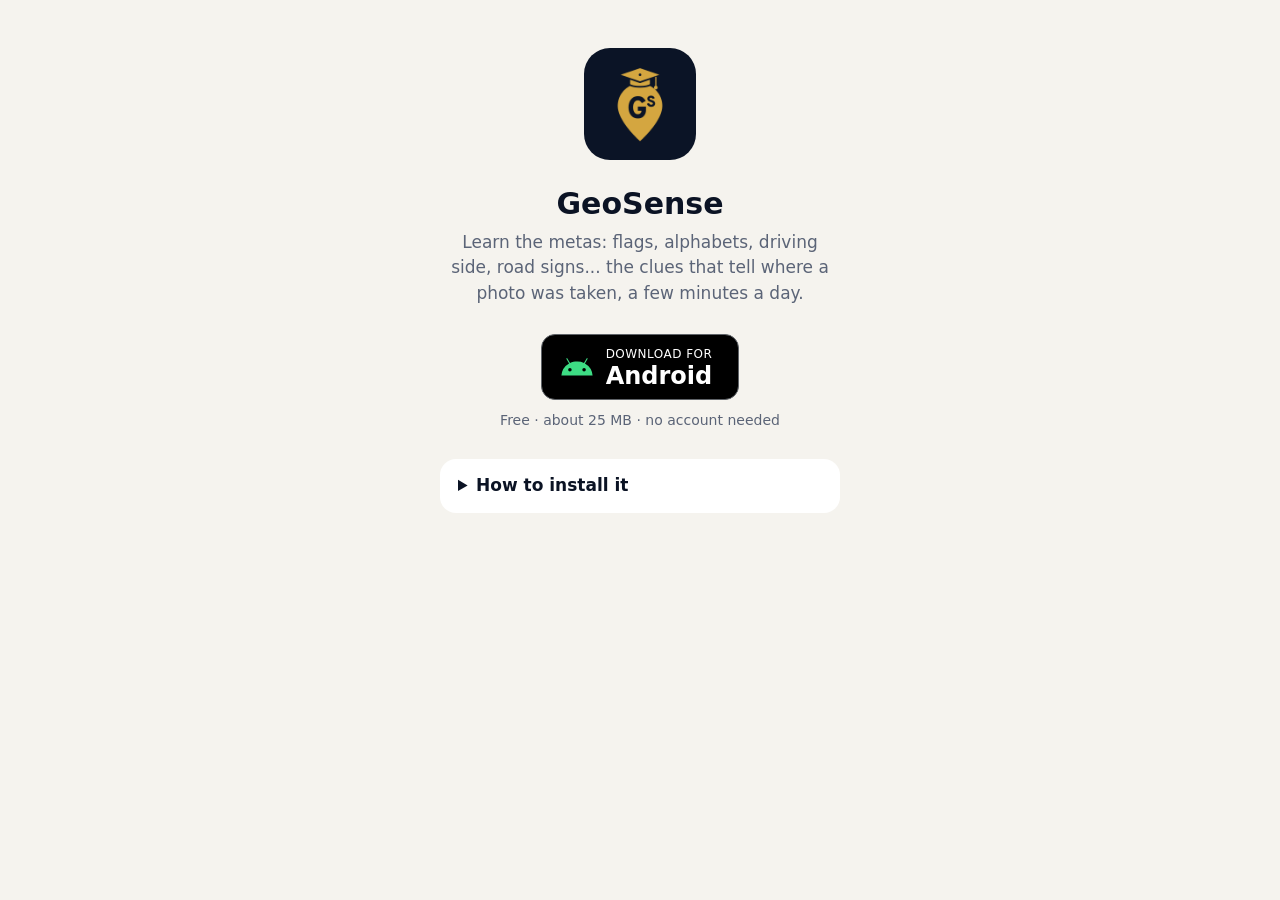
==== index.html @ 372a4689 "Stop naming GeoGuessr, a registered trademark Co-Authored-By: Claude Opus 5.5 <noreply@anthropic.com" ====
<!doctype html>
<html lang="en">
<head>
<meta charset="utf-8">
<meta name="viewport" content="width=device-width, initial-scale=1">
<title>GeoSense: Learn the Metas</title>
<meta name="description" content="Learn the metas: flags, road lines, alphabets, driving side... the clues that tell where a photo was taken. A few minutes a day.">
<meta property="og:title" content="GeoSense: Learn the Metas">
<meta property="og:description" content="Learn the clues that tell where a photo was taken, a few minutes a day.">
<!-- Small and square: WhatsApp shows it as a thumbnail beside the text, not a big banner. -->
<meta property="og:image" content="https://geosenselearnthemetas-arch.github.io/share.png">
<meta property="og:image:width" content="192">
<meta property="og:image:height" content="192">
<link rel="icon" href="icon.png">
<link rel="stylesheet" href="style.css">
</head>
<body>
<main>
  <img class="logo" src="icon.png" alt="" width="112" height="112">
  <h1>GeoSense</h1>
  <p class="tag" data-en="Learn the metas: flags, alphabets, driving side, road signs... the clues that tell where a photo was taken, a few minutes a day." data-es="Aprende las metas: banderas, alfabetos, lado de conducción, carteles... las pistas que delatan dónde se hizo una foto, unos minutos al día.">Learn the metas: flags, alphabets, driving side, road signs... the clues that tell where a photo was taken, a few minutes a day.</p>
  <a class="store" href="https://github.com/geosenselearnthemetas-arch/geosenselearnthemetas-arch.github.io/releases/latest/download/GeoSense.apk">
    <svg viewBox="0 0 24 24" aria-hidden="true"><path fill="#3ddc84" d="M17.6 9.48l1.84-3.18a.38.38 0 0 0-.66-.38l-1.86 3.22A11.5 11.5 0 0 0 12 8.2c-1.74 0-3.38.37-4.92.94L5.22 5.92a.38.38 0 0 0-.66.38L6.4 9.48A10.8 10.8 0 0 0 1 18h22a10.8 10.8 0 0 0-5.4-8.52zM7 15.25a1.25 1.25 0 1 1 0-2.5 1.25 1.25 0 0 1 0 2.5zm10 0a1.25 1.25 0 1 1 0-2.5 1.25 1.25 0 0 1 0 2.5z"/></svg>
    <span><small data-en="Download for" data-es="Descargar para">Download for</small><b>Android</b></span>
  </a>
  <p class="size" data-en="Free · about 25 MB · no account needed" data-es="Gratis · unos 25 MB · sin crear cuenta">Free · about 25 MB · no account needed</p>
  <details>
    <summary data-en="How to install it" data-es="Cómo instalarla">How to install it</summary>
    <p class="note" data-en="GeoSense is not on Google Play yet, so Android asks a few extra questions the first time. It is safe: say yes to them." data-es="GeoSense aún no está en Google Play, así que Android hace alguna pregunta más la primera vez. Es segura: acepta.">GeoSense is not on Google Play yet, so Android asks a few extra questions the first time. It is safe: say yes to them.</p>
    <ol>
      <li data-en="Tap &lt;b&gt;Download for Android&lt;/b&gt;. If the browser warns that the file could be harmful, tap &lt;b&gt;Download anyway&lt;/b&gt;." data-es="Pulsa &lt;b&gt;Descargar para Android&lt;/b&gt;. Si el navegador avisa de que el archivo puede ser dañino, pulsa &lt;b&gt;Descargar de todos modos&lt;/b&gt;.">Tap <b>Download for Android</b>. If the browser warns that the file could be harmful, tap <b>Download anyway</b>.</li>
      <li data-en="Open &lt;b&gt;GeoSense.apk&lt;/b&gt;: from the download notification, or from the &lt;b&gt;Files&lt;/b&gt; app, in Downloads." data-es="Abre &lt;b&gt;GeoSense.apk&lt;/b&gt;: desde el aviso de descarga, o desde la app &lt;b&gt;Archivos&lt;/b&gt;, en Descargas.">Open <b>GeoSense.apk</b>: from the download notification, or from the <b>Files</b> app, in Downloads.</li>
      <li data-en="If it says your phone is not allowed to install unknown apps from this source, tap &lt;b&gt;Settings&lt;/b&gt;, turn on &lt;b&gt;Allow from this source&lt;/b&gt; and go back. This lets your browser (or the Files app) install apps; you can turn it off afterwards." data-es="Si dice que tu móvil no puede instalar apps desconocidas de esta fuente, pulsa &lt;b&gt;Ajustes&lt;/b&gt;, activa &lt;b&gt;Permitir de esta fuente&lt;/b&gt; y vuelve atrás. Así das permiso al navegador (o a la app Archivos) para instalar apps; luego puedes quitarlo.">If it says your phone is not allowed to install unknown apps from this source, tap <b>Settings</b>, turn on <b>Allow from this source</b> and go back. This lets your browser (or the Files app) install apps; you can turn it off afterwards.</li>
      <li data-en="If a security feature of your phone blocks the installation (some brands include an automatic blocker), turn it off for a moment in &lt;b&gt;Settings › Security&lt;/b&gt;, install GeoSense and turn it back on." data-es="Si alguna protección de seguridad del móvil bloquea la instalación (algunas marcas incluyen un bloqueador automático), desactívala un momento en &lt;b&gt;Ajustes › Seguridad&lt;/b&gt;, instala GeoSense y vuelve a activarla.">If a security feature of your phone blocks the installation (some brands include an automatic blocker), turn it off for a moment in <b>Settings › Security</b>, install GeoSense and turn it back on.</li>
      <li data-en="If &lt;b&gt;Google Play Protect&lt;/b&gt; says it does not know the app, tap &lt;b&gt;More details&lt;/b&gt; and then &lt;b&gt;Install anyway&lt;/b&gt;." data-es="Si &lt;b&gt;Google Play Protect&lt;/b&gt; dice que no conoce la app, pulsa &lt;b&gt;Más detalles&lt;/b&gt; y luego &lt;b&gt;Instalar de todos modos&lt;/b&gt;.">If <b>Google Play Protect</b> says it does not know the app, tap <b>More details</b> and then <b>Install anyway</b>.</li>
      <li data-en="Tap &lt;b&gt;Install&lt;/b&gt;, then &lt;b&gt;Open&lt;/b&gt;. To update it later, download it again from here and install it over the old one: your progress stays." data-es="Pulsa &lt;b&gt;Instalar&lt;/b&gt; y luego &lt;b&gt;Abrir&lt;/b&gt;. Para actualizarla más adelante, vuelve a descargarla desde aquí e instálala encima: no pierdes tu progreso.">Tap <b>Install</b>, then <b>Open</b>. To update it later, download it again from here and install it over the old one: your progress stays.</li>
    </ol>
  </details>
</main>
<script src="lang.js"></script>
</body>
</html>
---- style.css ----
:root {
  --bg: #0b1324;
  --card: #131f38;
  --text: #f5f1e8;
  --muted: #a9b2c6;
  --gold: #d4a53e;
  --ink: #0b1324;
}
@media (prefers-color-scheme: light) {
  :root { --bg: #f5f3ee; --card: #ffffff; --text: #0b1324; --muted: #5b6477; }
}
* { box-sizing: border-box; }
body {
  margin: 0;
  min-height: 100vh;
  background: var(--bg);
  color: var(--text);
  font: 17px/1.5 system-ui, -apple-system, "Segoe UI", Roboto, sans-serif;
  display: flex;
  justify-content: center;
}
main {
  width: 100%;
  max-width: 440px;
  padding: 48px 20px 40px;
  text-align: center;
}
.logo { border-radius: 26px; }
h1 { margin: 18px 0 8px; font-size: 30px; line-height: 1.2; }
.eyebrow {
  margin: 20px 0 0;
  color: var(--gold);
  font-weight: 800;
  letter-spacing: 0.14em;
  text-transform: uppercase;
  font-size: 13px;
}
.tag { color: var(--muted); margin: 0 0 28px; }
.button {
  display: block;
  padding: 16px;
  border-radius: 999px;
  background: var(--gold);
  color: var(--ink);
  font-weight: 800;
  font-size: 18px;
  text-decoration: none;
}
.link {
  display: block;
  margin-top: 18px;
  color: var(--gold);
  font-weight: 700;
  text-decoration: none;
}
details {
  margin-top: 28px;
  text-align: left;
  background: var(--card);
  border-radius: 16px;
  padding: 14px 18px;
}
summary { cursor: pointer; font-weight: 700; }
ol { color: var(--muted); padding-left: 20px; margin: 10px 0 4px; }
li { margin-bottom: 6px; }
/* The download button, shaped like the usual app store badges. */
.store {
  display: inline-flex;
  align-items: center;
  gap: 12px;
  padding: 10px 26px 10px 18px;
  border-radius: 14px;
  background: #000;
  border: 1px solid #5f6368;
  color: #fff;
  text-decoration: none;
  text-align: left;
}
.store svg { width: 34px; height: 34px; flex: none; }
.store small { display: block; font-size: 12px; letter-spacing: 0.04em; text-transform: uppercase; }
.store b { display: block; font-size: 24px; line-height: 1.1; font-weight: 600; }
.size { color: var(--muted); font-size: 14px; margin: 10px 0 0; }
ol b { color: var(--text); }
li small { display: block; margin-top: 2px; }
.note { color: var(--muted); font-size: 15px; margin: 10px 0 0; }
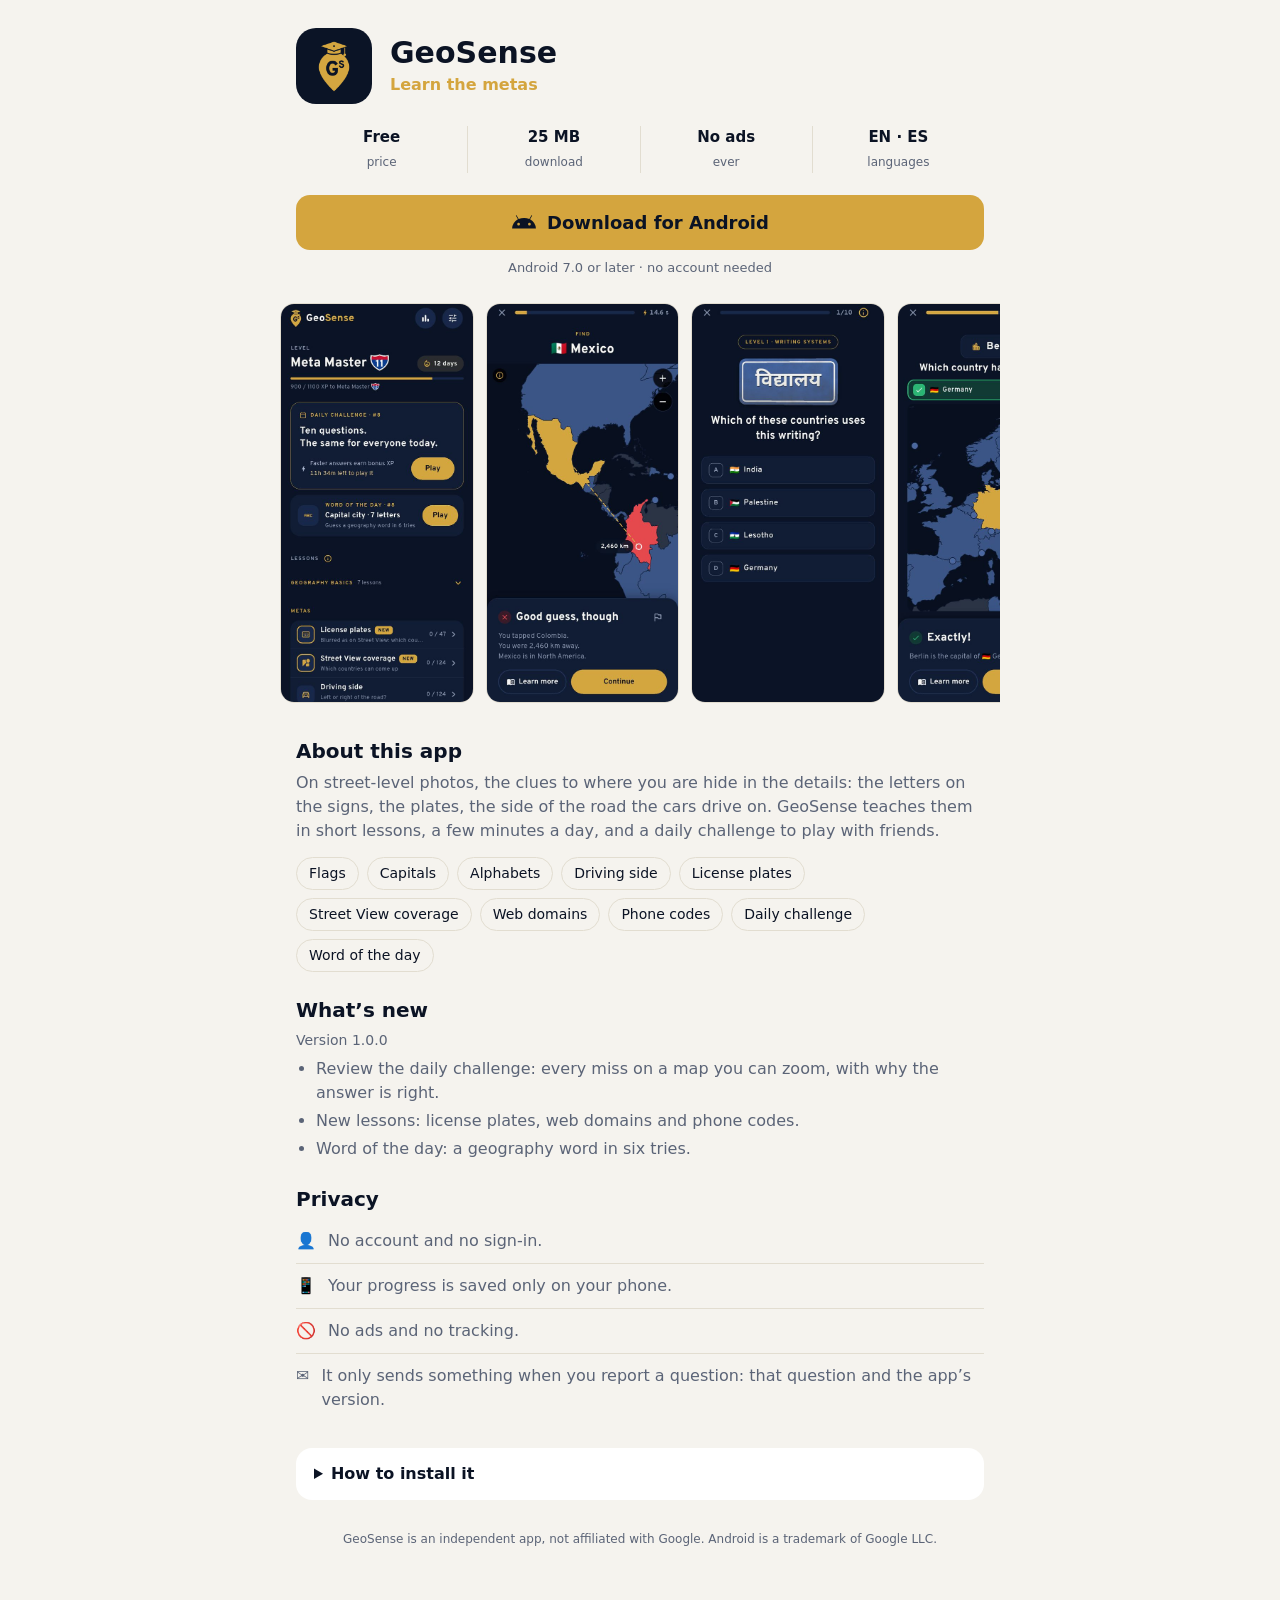
==== commit 49b10cd0: "App page laid out like an app store's: facts, screenshots, about, what's new, privacy In GeoSense's " ====
--- a/index.html
+++ b/index.html
@@ -1,4 +1,5 @@
 <!doctype html>
+<!-- Made by _build.js: edit that, not this. -->
 <html lang="en">
 <head>
 <meta charset="utf-8">
@@ -11,32 +12,92 @@
 <meta property="og:image" content="https://geosenselearnthemetas-arch.github.io/share.png">
 <meta property="og:image:width" content="192">
 <meta property="og:image:height" content="192">
+<meta name="theme-color" content="#0b1324">
 <link rel="icon" href="icon.png">
 <link rel="stylesheet" href="style.css">
 </head>
 <body>
 <main>
-  <img class="logo" src="icon.png" alt="" width="112" height="112">
-  <h1>GeoSense</h1>
-  <p class="tag" data-en="Learn the metas: flags, alphabets, driving side, road signs... the clues that tell where a photo was taken, a few minutes a day." data-es="Aprende las metas: banderas, alfabetos, lado de conducción, carteles... las pistas que delatan dónde se hizo una foto, unos minutos al día.">Learn the metas: flags, alphabets, driving side, road signs... the clues that tell where a photo was taken, a few minutes a day.</p>
-  <a class="store" href="https://github.com/geosenselearnthemetas-arch/geosenselearnthemetas-arch.github.io/releases/latest/download/GeoSense.apk">
-    <svg viewBox="0 0 24 24" aria-hidden="true"><path fill="#3ddc84" d="M17.6 9.48l1.84-3.18a.38.38 0 0 0-.66-.38l-1.86 3.22A11.5 11.5 0 0 0 12 8.2c-1.74 0-3.38.37-4.92.94L5.22 5.92a.38.38 0 0 0-.66.38L6.4 9.48A10.8 10.8 0 0 0 1 18h22a10.8 10.8 0 0 0-5.4-8.52zM7 15.25a1.25 1.25 0 1 1 0-2.5 1.25 1.25 0 0 1 0 2.5zm10 0a1.25 1.25 0 1 1 0-2.5 1.25 1.25 0 0 1 0 2.5z"/></svg>
-    <span><small data-en="Download for" data-es="Descargar para">Download for</small><b>Android</b></span>
-  </a>
-  <p class="size" data-en="Free · about 25 MB · no account needed" data-es="Gratis · unos 25 MB · sin crear cuenta">Free · about 25 MB · no account needed</p>
+  <header class="app">
+    <img class="logo" src="icon.png" alt="" width="76" height="76">
+    <div>
+      <h1>GeoSense</h1>
+      <p class="by" data-es="Aprende las metas">Learn the metas</p>
+    </div>
+  </header>
+  <ul class="facts">
+    <li><b data-es="Gratis">Free</b><span data-es="precio">price</span></li>
+    <li><b id="size">25 MB</b><span data-es="descarga">download</span></li>
+    <li><b data-es="Sin anuncios">No ads</b><span data-es="nunca">ever</span></li>
+    <li><b>EN · ES</b><span data-es="idiomas">languages</span></li>
+  </ul>
+  <a class="install" href="https://github.com/geosenselearnthemetas-arch/geosenselearnthemetas-arch.github.io/releases/latest/download/GeoSense.apk"><svg viewBox="0 0 24 24" aria-hidden="true"><path fill="currentColor" d="M17.6 9.48l1.84-3.18a.38.38 0 0 0-.66-.38l-1.86 3.22A11.5 11.5 0 0 0 12 8.2c-1.74 0-3.38.37-4.92.94L5.22 5.92a.38.38 0 0 0-.66.38L6.4 9.48A10.8 10.8 0 0 0 1 18h22a10.8 10.8 0 0 0-5.4-8.52zM7 15.25a1.25 1.25 0 1 1 0-2.5 1.25 1.25 0 0 1 0 2.5zm10 0a1.25 1.25 0 1 1 0-2.5 1.25 1.25 0 0 1 0 2.5z"/></svg><span data-es="Descargar para Android">Download for Android</span></a>
+  <p class="needs" data-es="Android 7.0 o superior · sin crear cuenta">Android 7.0 or later · no account needed</p>
+
+  <!-- store.js picks each image in the page's language. -->
+  <div class="shots" id="shots" aria-label="Screenshots">
+    <img data-n="1" alt="Home: the daily challenge, the word of the day and the lessons" data-es-alt="Inicio: el reto diario, la palabra del día y las lecciones" width="540" height="1115">
+    <img data-n="2" alt="Find the country on the map" data-es-alt="Encuentra el país en el mapa" width="540" height="1115">
+    <img data-n="3" alt="Which writing is on the sign?" data-es-alt="¿Qué escritura hay en la señal?" width="540" height="1115" loading="lazy">
+    <img data-n="4" alt="The capital, pinned on the map" data-es-alt="La capital, marcada en el mapa" width="540" height="1115" loading="lazy">
+    <img data-n="5" alt="Which side of the road they drive on" data-es-alt="Por qué lado se conduce" width="540" height="1115" loading="lazy">
+    <img data-n="6" alt="Which continent is it in?" data-es-alt="¿En qué continente está?" width="540" height="1115" loading="lazy">
+    <img data-n="7" alt="Your result, ready to share" data-es-alt="Tu resultado, listo para compartir" width="540" height="1115" loading="lazy">
+  </div>
+
+  <section>
+    <h3 data-es="Acerca de esta app">About this app</h3>
+    <p data-es="En las fotos a pie de calle, las pistas de dónde estás se esconden en los detalles: las letras de los carteles, las matrículas, el lado por el que circulan los coches. GeoSense te las enseña con lecciones cortas, unos minutos al día, y un reto diario para jugar con amigos.">On street-level photos, the clues to where you are hide in the details: the letters on the signs, the plates, the side of the road the cars drive on. GeoSense teaches them in short lessons, a few minutes a day, and a daily challenge to play with friends.</p>
+    <ul class="chips">
+      <li data-es="Banderas">Flags</li>
+      <li data-es="Capitales">Capitals</li>
+      <li data-es="Alfabetos">Alphabets</li>
+      <li data-es="Lado de conducción">Driving side</li>
+      <li data-es="Matrículas">License plates</li>
+      <li data-es="Cobertura de Street View">Street View coverage</li>
+      <li data-es="Dominios web">Web domains</li>
+      <li data-es="Prefijos">Phone codes</li>
+      <li data-es="Reto diario">Daily challenge</li>
+      <li data-es="Palabra del día">Word of the day</li>
+    </ul>
+  </section>
+
+  <section>
+    <h3 data-es="Novedades">What’s new</h3>
+    <p class="meta" id="release">Version 1.0.0</p>
+    <ul class="list">
+      <li data-es="Revisa el reto diario: cada fallo en un mapa que puedes ampliar, con el porqué de la respuesta.">Review the daily challenge: every miss on a map you can zoom, with why the answer is right.</li>
+      <li data-es="Lecciones nuevas: matrículas, dominios web y prefijos telefónicos.">New lessons: license plates, web domains and phone codes.</li>
+      <li data-es="Palabra del día: una palabra de geografía en seis intentos.">Word of the day: a geography word in six tries.</li>
+    </ul>
+  </section>
+
+  <section>
+    <h3 data-es="Privacidad">Privacy</h3>
+    <ul class="privacy">
+      <li><span aria-hidden="true">👤</span><span data-es="Sin cuenta y sin registro.">No account and no sign-in.</span></li>
+      <li><span aria-hidden="true">📱</span><span data-es="Tu progreso se guarda solo en tu móvil.">Your progress is saved only on your phone.</span></li>
+      <li><span aria-hidden="true">🚫</span><span data-es="Sin anuncios ni rastreo.">No ads and no tracking.</span></li>
+      <li><span aria-hidden="true">✉️</span><span data-es="Solo envía algo si reportas una pregunta: esa pregunta y la versión de la app.">It only sends something when you report a question: that question and the app’s version.</span></li>
+    </ul>
+  </section>
+
   <details>
-    <summary data-en="How to install it" data-es="Cómo instalarla">How to install it</summary>
-    <p class="note" data-en="GeoSense is not on Google Play yet, so Android asks a few extra questions the first time. It is safe: say yes to them." data-es="GeoSense aún no está en Google Play, así que Android hace alguna pregunta más la primera vez. Es segura: acepta.">GeoSense is not on Google Play yet, so Android asks a few extra questions the first time. It is safe: say yes to them.</p>
+    <summary data-es="Cómo instalarla">How to install it</summary>
+    <p class="note" data-es="GeoSense aún no está en Google Play, así que Android hace alguna pregunta más la primera vez. Es segura: acepta.">GeoSense is not on Google Play yet, so Android asks a few extra questions the first time. It is safe: say yes to them.</p>
     <ol>
-      <li data-en="Tap &lt;b&gt;Download for Android&lt;/b&gt;. If the browser warns that the file could be harmful, tap &lt;b&gt;Download anyway&lt;/b&gt;." data-es="Pulsa &lt;b&gt;Descargar para Android&lt;/b&gt;. Si el navegador avisa de que el archivo puede ser dañino, pulsa &lt;b&gt;Descargar de todos modos&lt;/b&gt;.">Tap <b>Download for Android</b>. If the browser warns that the file could be harmful, tap <b>Download anyway</b>.</li>
-      <li data-en="Open &lt;b&gt;GeoSense.apk&lt;/b&gt;: from the download notification, or from the &lt;b&gt;Files&lt;/b&gt; app, in Downloads." data-es="Abre &lt;b&gt;GeoSense.apk&lt;/b&gt;: desde el aviso de descarga, o desde la app &lt;b&gt;Archivos&lt;/b&gt;, en Descargas.">Open <b>GeoSense.apk</b>: from the download notification, or from the <b>Files</b> app, in Downloads.</li>
-      <li data-en="If it says your phone is not allowed to install unknown apps from this source, tap &lt;b&gt;Settings&lt;/b&gt;, turn on &lt;b&gt;Allow from this source&lt;/b&gt; and go back. This lets your browser (or the Files app) install apps; you can turn it off afterwards." data-es="Si dice que tu móvil no puede instalar apps desconocidas de esta fuente, pulsa &lt;b&gt;Ajustes&lt;/b&gt;, activa &lt;b&gt;Permitir de esta fuente&lt;/b&gt; y vuelve atrás. Así das permiso al navegador (o a la app Archivos) para instalar apps; luego puedes quitarlo.">If it says your phone is not allowed to install unknown apps from this source, tap <b>Settings</b>, turn on <b>Allow from this source</b> and go back. This lets your browser (or the Files app) install apps; you can turn it off afterwards.</li>
-      <li data-en="If a security feature of your phone blocks the installation (some brands include an automatic blocker), turn it off for a moment in &lt;b&gt;Settings › Security&lt;/b&gt;, install GeoSense and turn it back on." data-es="Si alguna protección de seguridad del móvil bloquea la instalación (algunas marcas incluyen un bloqueador automático), desactívala un momento en &lt;b&gt;Ajustes › Seguridad&lt;/b&gt;, instala GeoSense y vuelve a activarla.">If a security feature of your phone blocks the installation (some brands include an automatic blocker), turn it off for a moment in <b>Settings › Security</b>, install GeoSense and turn it back on.</li>
-      <li data-en="If &lt;b&gt;Google Play Protect&lt;/b&gt; says it does not know the app, tap &lt;b&gt;More details&lt;/b&gt; and then &lt;b&gt;Install anyway&lt;/b&gt;." data-es="Si &lt;b&gt;Google Play Protect&lt;/b&gt; dice que no conoce la app, pulsa &lt;b&gt;Más detalles&lt;/b&gt; y luego &lt;b&gt;Instalar de todos modos&lt;/b&gt;.">If <b>Google Play Protect</b> says it does not know the app, tap <b>More details</b> and then <b>Install anyway</b>.</li>
-      <li data-en="Tap &lt;b&gt;Install&lt;/b&gt;, then &lt;b&gt;Open&lt;/b&gt;. To update it later, download it again from here and install it over the old one: your progress stays." data-es="Pulsa &lt;b&gt;Instalar&lt;/b&gt; y luego &lt;b&gt;Abrir&lt;/b&gt;. Para actualizarla más adelante, vuelve a descargarla desde aquí e instálala encima: no pierdes tu progreso.">Tap <b>Install</b>, then <b>Open</b>. To update it later, download it again from here and install it over the old one: your progress stays.</li>
+      <li data-es="Pulsa &lt;b&gt;Descargar para Android&lt;/b&gt;. Si el navegador avisa de que el archivo puede ser dañino, pulsa &lt;b&gt;Descargar de todos modos&lt;/b&gt;.">Tap <b>Download for Android</b>. If the browser warns that the file could be harmful, tap <b>Download anyway</b>.</li>
+      <li data-es="Abre &lt;b&gt;GeoSense.apk&lt;/b&gt;: desde el aviso de descarga, o desde la app &lt;b&gt;Archivos&lt;/b&gt;, en Descargas.">Open <b>GeoSense.apk</b>: from the download notification, or from the <b>Files</b> app, in Downloads.</li>
+      <li data-es="Si dice que tu móvil no puede instalar apps desconocidas de esta fuente, pulsa &lt;b&gt;Ajustes&lt;/b&gt;, activa &lt;b&gt;Permitir de esta fuente&lt;/b&gt; y vuelve atrás. Así das permiso al navegador (o a la app Archivos) para instalar apps; luego puedes quitarlo.">If it says your phone is not allowed to install unknown apps from this source, tap <b>Settings</b>, turn on <b>Allow from this source</b> and go back. This lets your browser (or the Files app) install apps; you can turn it off afterwards.</li>
+      <li data-es="Si alguna protección de seguridad del móvil bloquea la instalación (algunas marcas incluyen un bloqueador automático), desactívala un momento en &lt;b&gt;Ajustes › Seguridad&lt;/b&gt;, instala GeoSense y vuelve a activarla.">If a security feature of your phone blocks the installation (some brands include an automatic blocker), turn it off for a moment in <b>Settings › Security</b>, install GeoSense and turn it back on.</li>
+      <li data-es="Si &lt;b&gt;Google Play Protect&lt;/b&gt; dice que no conoce la app, pulsa &lt;b&gt;Más detalles&lt;/b&gt; y luego &lt;b&gt;Instalar de todos modos&lt;/b&gt;.">If <b>Google Play Protect</b> says it does not know the app, tap <b>More details</b> and then <b>Install anyway</b>.</li>
+      <li data-es="Pulsa &lt;b&gt;Instalar&lt;/b&gt; y luego &lt;b&gt;Abrir&lt;/b&gt;. Para actualizarla más adelante, vuelve a descargarla desde aquí e instálala encima: no pierdes tu progreso.">Tap <b>Install</b>, then <b>Open</b>. To update it later, download it again from here and install it over the old one: your progress stays.</li>
     </ol>
   </details>
+
+  <p class="legal" data-es="GeoSense es una app independiente, sin relación con Google. Android es una marca de Google LLC.">GeoSense is an independent app, not affiliated with Google. Android is a trademark of Google LLC.</p>
 </main>
 <script src="lang.js"></script>
+<script src="store.js"></script>
 </body>
 </html>
--- a/style.css
+++ b/style.css
@@ -1,13 +1,14 @@
 :root {
   --bg: #0b1324;
   --card: #131f38;
+  --line: #24314f;
   --text: #f5f1e8;
   --muted: #a9b2c6;
   --gold: #d4a53e;
   --ink: #0b1324;
 }
 @media (prefers-color-scheme: light) {
-  :root { --bg: #f5f3ee; --card: #ffffff; --text: #0b1324; --muted: #5b6477; }
+  :root { --bg: #f5f3ee; --card: #ffffff; --line: #e2ddd0; --text: #0b1324; --muted: #5b6477; }
 }
 * { box-sizing: border-box; }
 body {
@@ -15,71 +16,128 @@
   min-height: 100vh;
   background: var(--bg);
   color: var(--text);
-  font: 17px/1.5 system-ui, -apple-system, "Segoe UI", Roboto, sans-serif;
-  display: flex;
-  justify-content: center;
+  font: 16px/1.5 system-ui, -apple-system, "Segoe UI", Roboto, sans-serif;
 }
 main {
-  width: 100%;
-  max-width: 440px;
-  padding: 48px 20px 40px;
-  text-align: center;
+  max-width: 720px;
+  margin: 0 auto;
+  padding: 28px 16px 40px;
 }
-.logo { border-radius: 26px; }
-h1 { margin: 18px 0 8px; font-size: 30px; line-height: 1.2; }
+h1, h2, h3 { line-height: 1.2; }
+
+/* A daily challenge link: the invitation above the app. */
+.invite {
+  background: var(--card);
+  border: 1px solid var(--gold);
+  border-radius: 18px;
+  padding: 18px 20px;
+  margin-bottom: 26px;
+}
+.invite h2 { margin: 6px 0 4px; font-size: 24px; }
+.invite p:last-child { margin: 0; color: var(--muted); }
 .eyebrow {
-  margin: 20px 0 0;
+  margin: 0;
   color: var(--gold);
   font-weight: 800;
   letter-spacing: 0.14em;
   text-transform: uppercase;
   font-size: 13px;
 }
-.tag { color: var(--muted); margin: 0 0 28px; }
-.button {
-  display: block;
-  padding: 16px;
-  border-radius: 999px;
+
+/* Icon, name and tagline, as app pages usually start. */
+.app { display: flex; align-items: center; gap: 18px; }
+.logo { border-radius: 20px; flex: none; }
+.app h1 { margin: 0; font-size: 30px; }
+.by { margin: 2px 0 0; color: var(--gold); font-weight: 700; }
+
+/* Price, size, ads, languages: one row, each with a small caption. */
+.facts {
+  display: flex;
+  list-style: none;
+  padding: 0;
+  margin: 22px 0;
+}
+.facts li {
+  flex: 1;
+  text-align: center;
+  padding: 0 6px;
+  border-left: 1px solid var(--line);
+}
+.facts li:first-child { border-left: 0; }
+.facts b { display: block; font-size: 15px; white-space: nowrap; }
+.facts span { color: var(--muted); font-size: 12px; }
+
+.install {
+  display: flex;
+  align-items: center;
+  justify-content: center;
+  gap: 10px;
+  padding: 14px;
+  border-radius: 14px;
   background: var(--gold);
   color: var(--ink);
   font-weight: 800;
   font-size: 18px;
   text-decoration: none;
 }
-.link {
-  display: block;
-  margin-top: 18px;
-  color: var(--gold);
-  font-weight: 700;
-  text-decoration: none;
+.install svg { width: 26px; height: 26px; }
+.needs { margin: 8px 0 0; text-align: center; color: var(--muted); font-size: 13px; }
+
+/* Screenshots side by side, swiped through. */
+.shots {
+  display: flex;
+  gap: 12px;
+  overflow-x: auto;
+  scroll-snap-type: x mandatory;
+  margin: 26px -16px 8px;
+  padding: 0 16px 10px;
+  scrollbar-width: thin;
 }
+.shots img {
+  flex: none;
+  height: 400px;
+  width: auto;
+  aspect-ratio: 540 / 1115;
+  border-radius: 14px;
+  border: 1px solid var(--line);
+  background: var(--card);
+  scroll-snap-align: start;
+}
+
+section { margin-top: 26px; }
+section h3 { margin: 0 0 8px; font-size: 20px; }
+section p { margin: 0; color: var(--muted); }
+.meta { font-size: 14px; margin-bottom: 6px !important; }
+.chips { display: flex; flex-wrap: wrap; gap: 8px; list-style: none; padding: 0; margin: 14px 0 0; }
+.chips li {
+  border: 1px solid var(--line);
+  border-radius: 999px;
+  padding: 5px 12px;
+  font-size: 14px;
+}
+.list { color: var(--muted); padding-left: 20px; margin: 0; }
+.list li { margin-bottom: 4px; }
+.privacy { list-style: none; padding: 0; margin: 0; }
+.privacy li {
+  display: flex;
+  gap: 12px;
+  align-items: baseline;
+  padding: 10px 0;
+  border-bottom: 1px solid var(--line);
+  color: var(--muted);
+}
+.privacy li:last-child { border-bottom: 0; }
+
 details {
-  margin-top: 28px;
-  text-align: left;
+  margin-top: 26px;
   background: var(--card);
   border-radius: 16px;
   padding: 14px 18px;
 }
 summary { cursor: pointer; font-weight: 700; }
+.note { color: var(--muted); font-size: 15px; margin: 10px 0 0; }
 ol { color: var(--muted); padding-left: 20px; margin: 10px 0 4px; }
-li { margin-bottom: 6px; }
-/* The download button, shaped like the usual app store badges. */
-.store {
-  display: inline-flex;
-  align-items: center;
-  gap: 12px;
-  padding: 10px 26px 10px 18px;
-  border-radius: 14px;
-  background: #000;
-  border: 1px solid #5f6368;
-  color: #fff;
-  text-decoration: none;
-  text-align: left;
-}
-.store svg { width: 34px; height: 34px; flex: none; }
-.store small { display: block; font-size: 12px; letter-spacing: 0.04em; text-transform: uppercase; }
-.store b { display: block; font-size: 24px; line-height: 1.1; font-weight: 600; }
-.size { color: var(--muted); font-size: 14px; margin: 10px 0 0; }
+ol li { margin-bottom: 6px; }
 ol b { color: var(--text); }
-li small { display: block; margin-top: 2px; }
-.note { color: var(--muted); font-size: 15px; margin: 10px 0 0; }
+
+.legal { margin-top: 30px; text-align: center; color: var(--muted); font-size: 12px; }
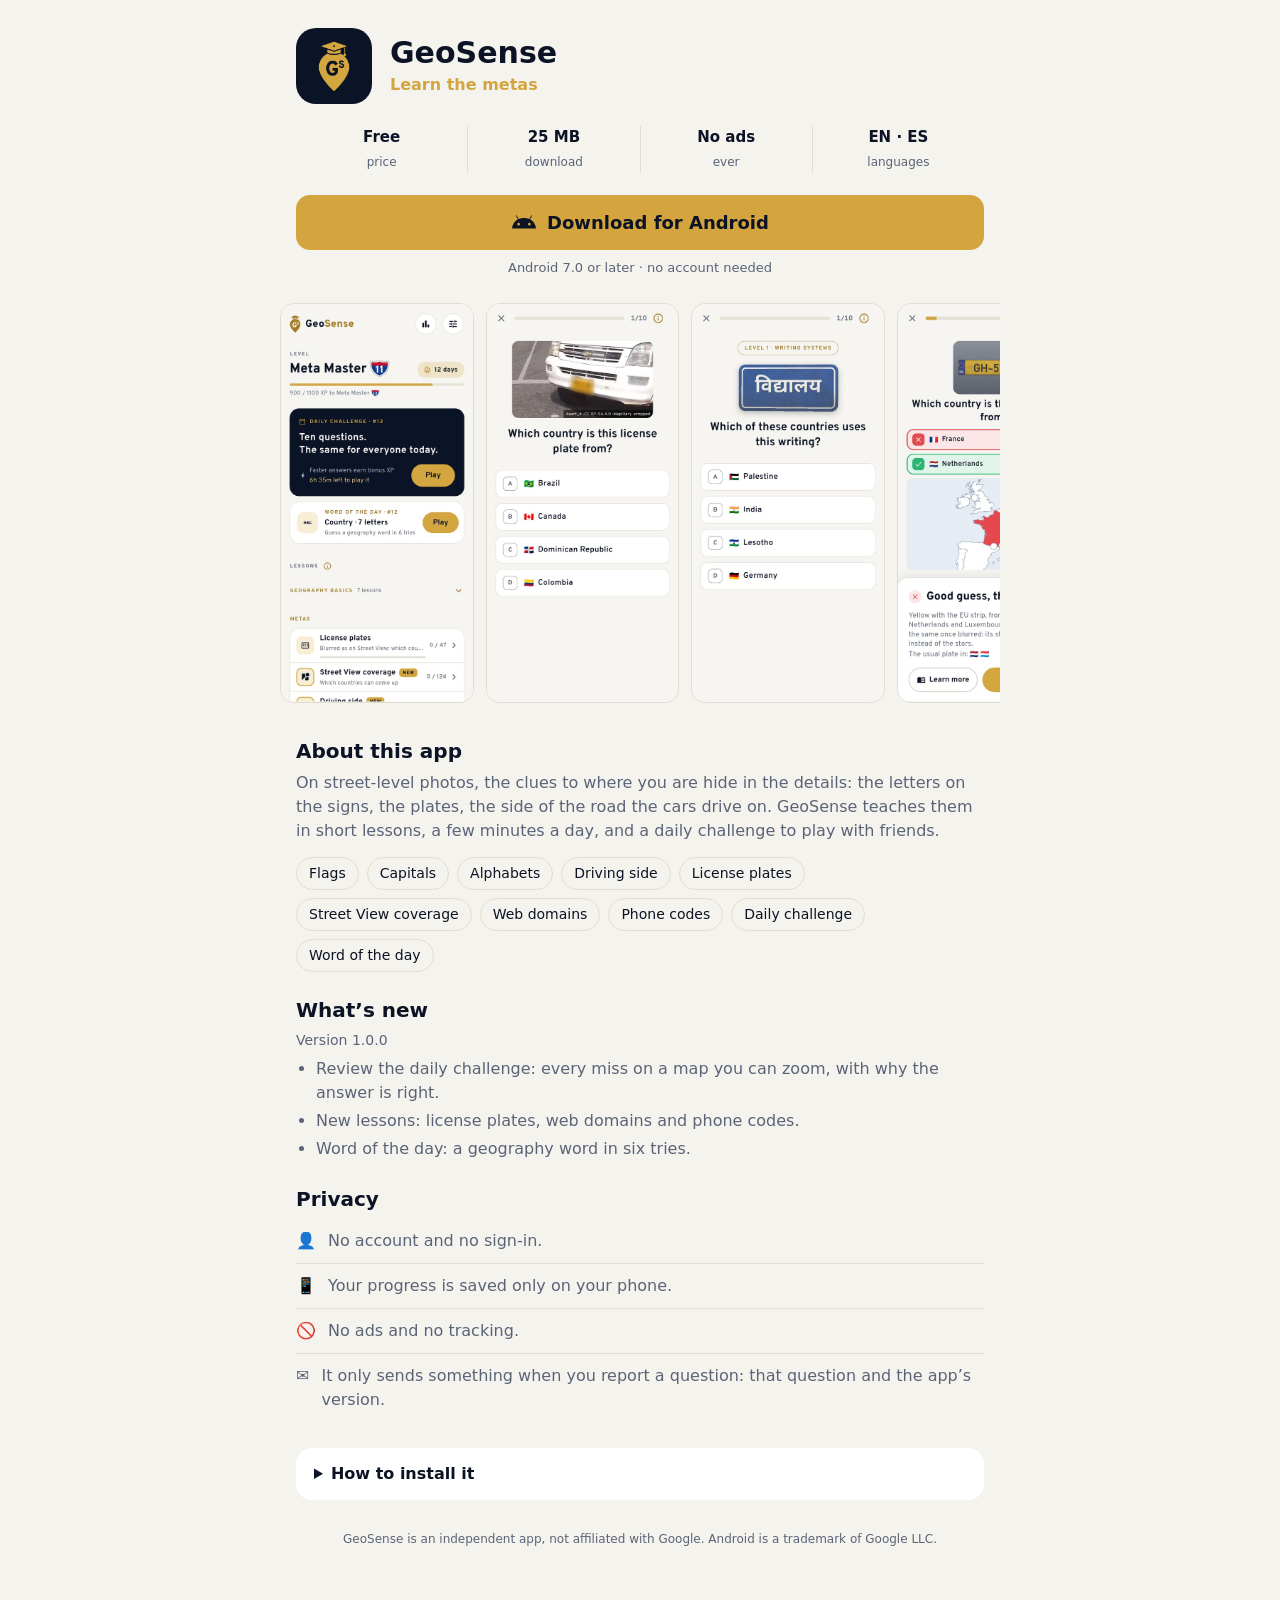
==== commit 638e6959: "New screenshots with more metas, in light and dark as the phone is set A real car's blurred plate (M" ====
--- a/index.html
+++ b/index.html
@@ -34,15 +34,16 @@
   <a class="install" href="https://github.com/geosenselearnthemetas-arch/geosenselearnthemetas-arch.github.io/releases/latest/download/GeoSense.apk"><svg viewBox="0 0 24 24" aria-hidden="true"><path fill="currentColor" d="M17.6 9.48l1.84-3.18a.38.38 0 0 0-.66-.38l-1.86 3.22A11.5 11.5 0 0 0 12 8.2c-1.74 0-3.38.37-4.92.94L5.22 5.92a.38.38 0 0 0-.66.38L6.4 9.48A10.8 10.8 0 0 0 1 18h22a10.8 10.8 0 0 0-5.4-8.52zM7 15.25a1.25 1.25 0 1 1 0-2.5 1.25 1.25 0 0 1 0 2.5zm10 0a1.25 1.25 0 1 1 0-2.5 1.25 1.25 0 0 1 0 2.5z"/></svg><span data-es="Descargar para Android">Download for Android</span></a>
   <p class="needs" data-es="Android 7.0 o superior · sin crear cuenta">Android 7.0 or later · no account needed</p>
 
-  <!-- store.js picks each image in the page's language. -->
+  <!-- store.js picks each image in the page's language; the browser picks
+       the light or dark one, as the phone is set. -->
   <div class="shots" id="shots" aria-label="Screenshots">
-    <img data-n="1" alt="Home: the daily challenge, the word of the day and the lessons" data-es-alt="Inicio: el reto diario, la palabra del día y las lecciones" width="540" height="1115">
-    <img data-n="2" alt="Find the country on the map" data-es-alt="Encuentra el país en el mapa" width="540" height="1115">
-    <img data-n="3" alt="Which writing is on the sign?" data-es-alt="¿Qué escritura hay en la señal?" width="540" height="1115" loading="lazy">
-    <img data-n="4" alt="The capital, pinned on the map" data-es-alt="La capital, marcada en el mapa" width="540" height="1115" loading="lazy">
-    <img data-n="5" alt="Which side of the road they drive on" data-es-alt="Por qué lado se conduce" width="540" height="1115" loading="lazy">
-    <img data-n="6" alt="Which continent is it in?" data-es-alt="¿En qué continente está?" width="540" height="1115" loading="lazy">
-    <img data-n="7" alt="Your result, ready to share" data-es-alt="Tu resultado, listo para compartir" width="540" height="1115" loading="lazy">
+    <picture><source media="(prefers-color-scheme: light)"><img data-n="1" alt="Home: the daily challenge, the word of the day and the lessons" data-es-alt="Inicio: el reto diario, la palabra del día y las lecciones" width="540" height="1115"></picture>
+    <picture><source media="(prefers-color-scheme: light)"><img data-n="2" alt="A real car with its plate blurred: which country is it?" data-es-alt="Un coche real con la matrícula difuminada: ¿de qué país es?" width="540" height="1115"></picture>
+    <picture><source media="(prefers-color-scheme: light)"><img data-n="3" alt="Which writing is on the sign?" data-es-alt="¿Qué escritura hay en la señal?" width="540" height="1115" loading="lazy"></picture>
+    <picture><source media="(prefers-color-scheme: light)"><img data-n="4" alt="Missed it? The clue explained: yellow plates with the EU strip" data-es-alt="¿Fallaste? La pista explicada: matrículas amarillas con la franja de la UE" width="540" height="1115" loading="lazy"></picture>
+    <picture><source media="(prefers-color-scheme: light)"><img data-n="5" alt="Which country’s flag is this?" data-es-alt="¿De qué país es esta bandera?" width="540" height="1115" loading="lazy"></picture>
+    <picture><source media="(prefers-color-scheme: light)"><img data-n="6" alt="Find the country on the map" data-es-alt="Encuentra el país en el mapa" width="540" height="1115" loading="lazy"></picture>
+    <picture><source media="(prefers-color-scheme: light)"><img data-n="7" alt="Your result, ready to share" data-es-alt="Tu resultado, listo para compartir" width="540" height="1115" loading="lazy"></picture>
   </div>
 
   <section>
--- a/style.css
+++ b/style.css
@@ -93,15 +93,15 @@
   padding: 0 16px 10px;
   scrollbar-width: thin;
 }
+.shots picture { flex: none; display: block; scroll-snap-align: start; }
 .shots img {
-  flex: none;
+  display: block;
   height: 400px;
   width: auto;
   aspect-ratio: 540 / 1115;
   border-radius: 14px;
   border: 1px solid var(--line);
   background: var(--card);
-  scroll-snap-align: start;
 }
 
 section { margin-top: 26px; }
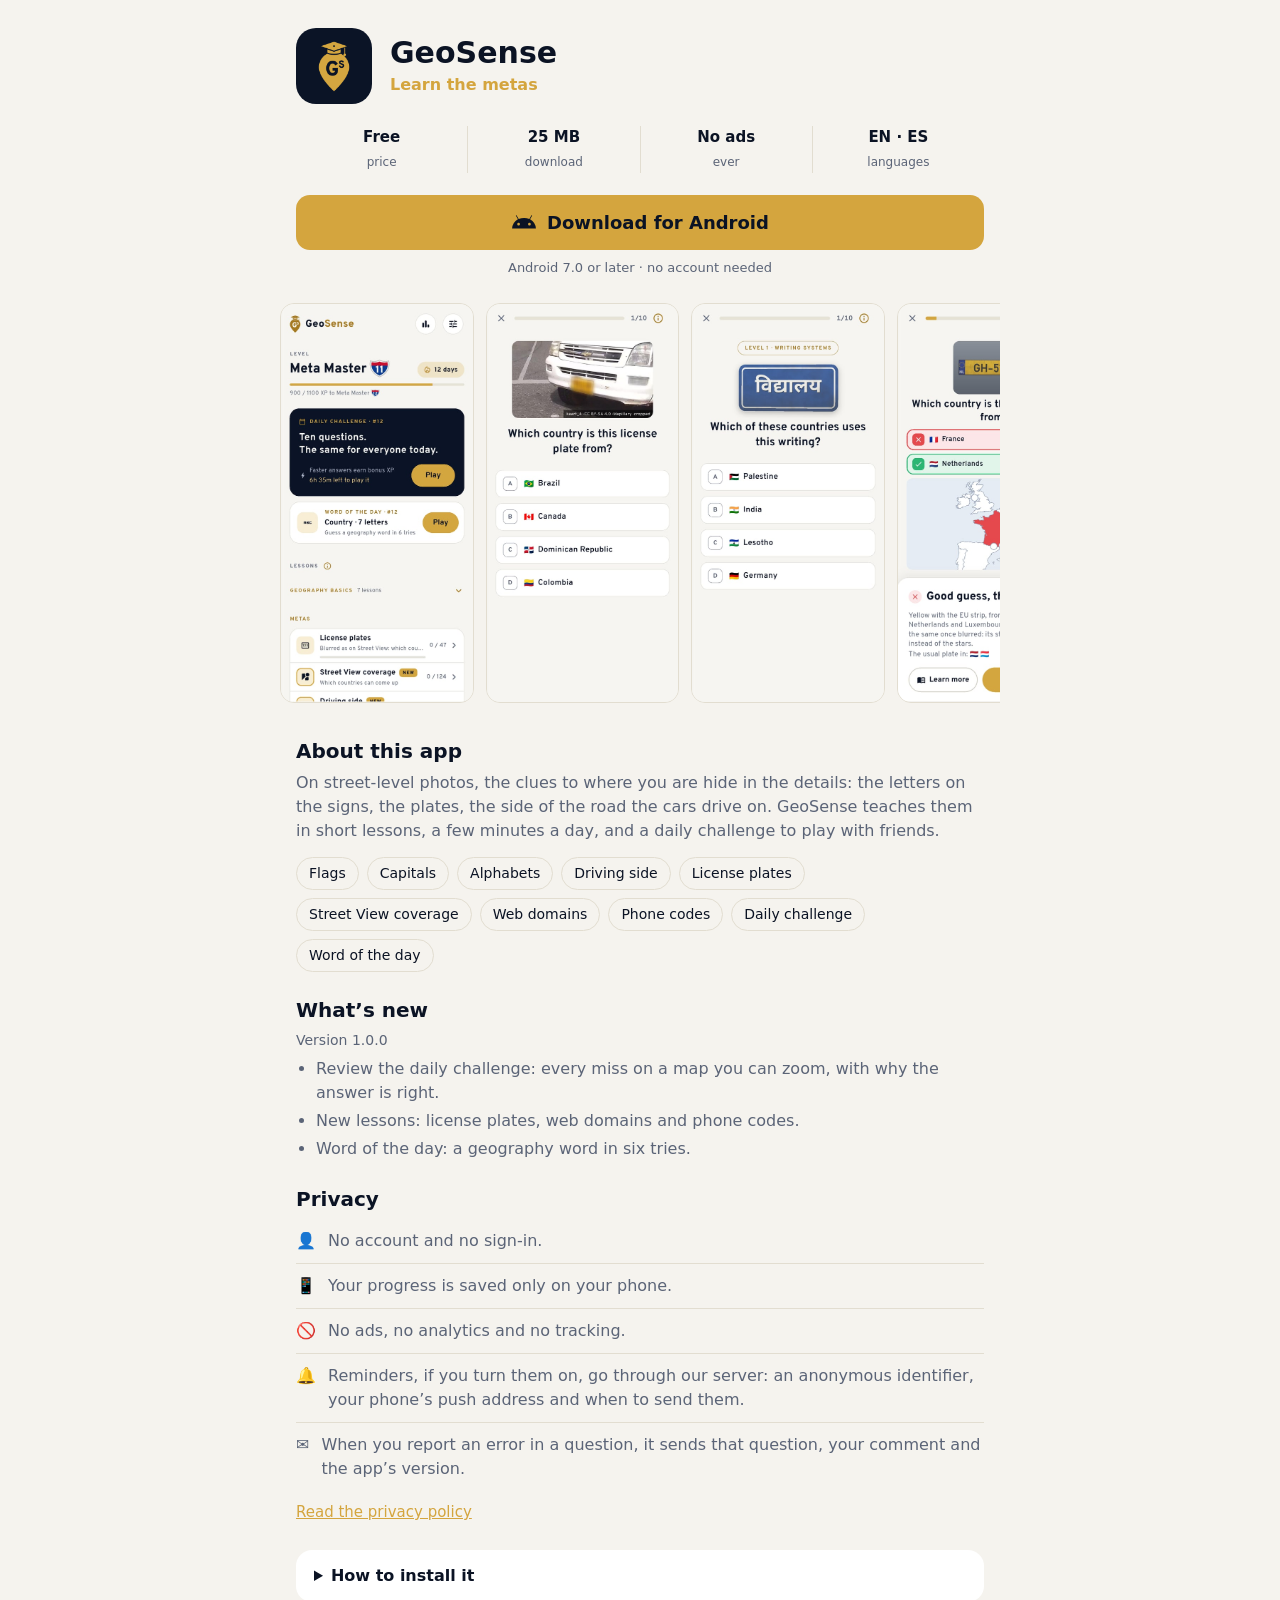
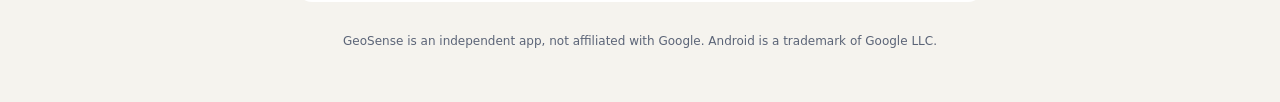
==== commit 4b48de56: "Add the privacy policy, in English and Spanish The new privacy.html says who is responsible for the " ====
--- a/index.html
+++ b/index.html
@@ -78,9 +78,11 @@
     <ul class="privacy">
       <li><span aria-hidden="true">👤</span><span data-es="Sin cuenta y sin registro.">No account and no sign-in.</span></li>
       <li><span aria-hidden="true">📱</span><span data-es="Tu progreso se guarda solo en tu móvil.">Your progress is saved only on your phone.</span></li>
-      <li><span aria-hidden="true">🚫</span><span data-es="Sin anuncios ni rastreo.">No ads and no tracking.</span></li>
-      <li><span aria-hidden="true">✉️</span><span data-es="Solo envía algo si reportas una pregunta: esa pregunta y la versión de la app.">It only sends something when you report a question: that question and the app’s version.</span></li>
+      <li><span aria-hidden="true">🚫</span><span data-es="Sin anuncios, sin analíticas y sin rastreo.">No ads, no analytics and no tracking.</span></li>
+      <li><span aria-hidden="true">🔔</span><span data-es="Los recordatorios, si los activas, pasan por nuestro servidor: un identificador anónimo, la dirección push de tu móvil y cuándo enviarlos.">Reminders, if you turn them on, go through our server: an anonymous identifier, your phone’s push address and when to send them.</span></li>
+      <li><span aria-hidden="true">✉️</span><span data-es="Si notificas un error en una pregunta, envía esa pregunta, tu comentario y la versión de la app.">When you report an error in a question, it sends that question, your comment and the app’s version.</span></li>
     </ul>
+    <p class="more"><a href="privacy" data-es="Lee la política de privacidad">Read the privacy policy</a></p>
   </section>
 
   <details>
--- a/style.css
+++ b/style.css
@@ -141,3 +141,13 @@
 ol b { color: var(--text); }
 
 .legal { margin-top: 30px; text-align: center; color: var(--muted); font-size: 12px; }
+
+.more { margin-top: 10px !important; font-size: 15px; }
+a { color: var(--gold); }
+
+/* The privacy policy: plain reading, the same look as the app's page. */
+.policy h1 { margin: 14px 0 4px; font-size: 30px; }
+.policy > .meta { color: var(--muted); }
+.policy section p { margin-bottom: 10px; }
+.policy .list { margin-bottom: 10px; }
+.back { text-decoration: none; font-weight: 700; }
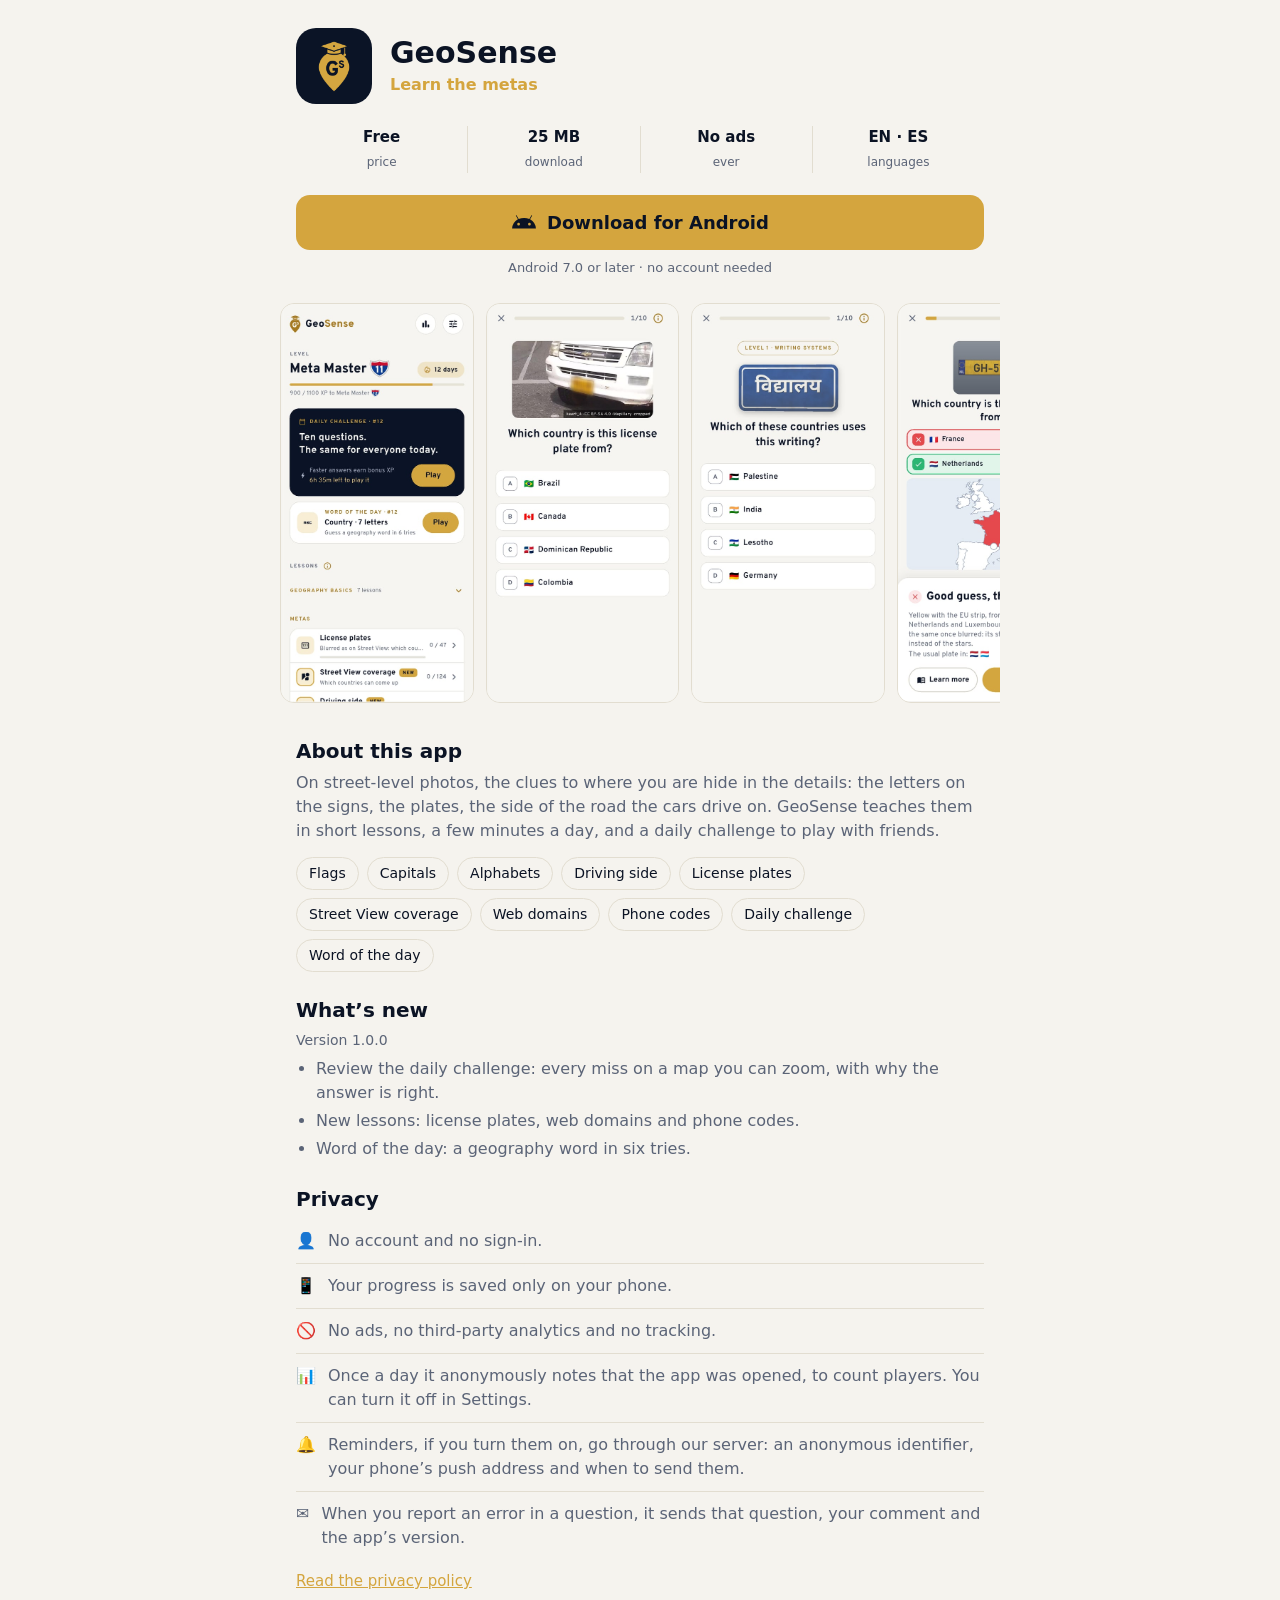
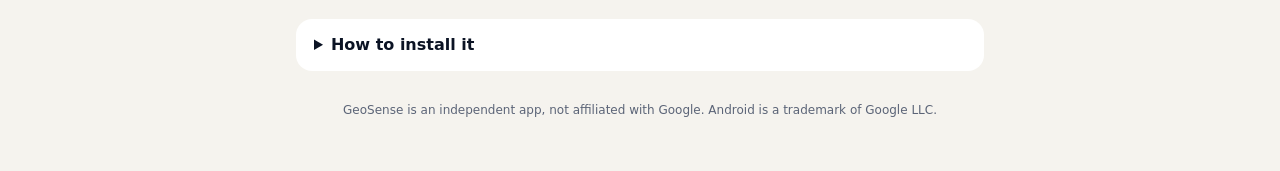
==== commit 6d019fc9: "Describe the anonymous daily count of players in the privacy policy Co-Authored-By: Claude Opus 5.5 " ====
--- a/index.html
+++ b/index.html
@@ -78,7 +78,8 @@
     <ul class="privacy">
       <li><span aria-hidden="true">👤</span><span data-es="Sin cuenta y sin registro.">No account and no sign-in.</span></li>
       <li><span aria-hidden="true">📱</span><span data-es="Tu progreso se guarda solo en tu móvil.">Your progress is saved only on your phone.</span></li>
-      <li><span aria-hidden="true">🚫</span><span data-es="Sin anuncios, sin analíticas y sin rastreo.">No ads, no analytics and no tracking.</span></li>
+      <li><span aria-hidden="true">🚫</span><span data-es="Sin anuncios, sin analíticas de terceros y sin rastreo.">No ads, no third-party analytics and no tracking.</span></li>
+      <li><span aria-hidden="true">📊</span><span data-es="Una vez al día anota de forma anónima que se abrió la app, para contar jugadores. Puedes desactivarlo en Ajustes.">Once a day it anonymously notes that the app was opened, to count players. You can turn it off in Settings.</span></li>
       <li><span aria-hidden="true">🔔</span><span data-es="Los recordatorios, si los activas, pasan por nuestro servidor: un identificador anónimo, la dirección push de tu móvil y cuándo enviarlos.">Reminders, if you turn them on, go through our server: an anonymous identifier, your phone’s push address and when to send them.</span></li>
       <li><span aria-hidden="true">✉️</span><span data-es="Si notificas un error en una pregunta, envía esa pregunta, tu comentario y la versión de la app.">When you report an error in a question, it sends that question, your comment and the app’s version.</span></li>
     </ul>
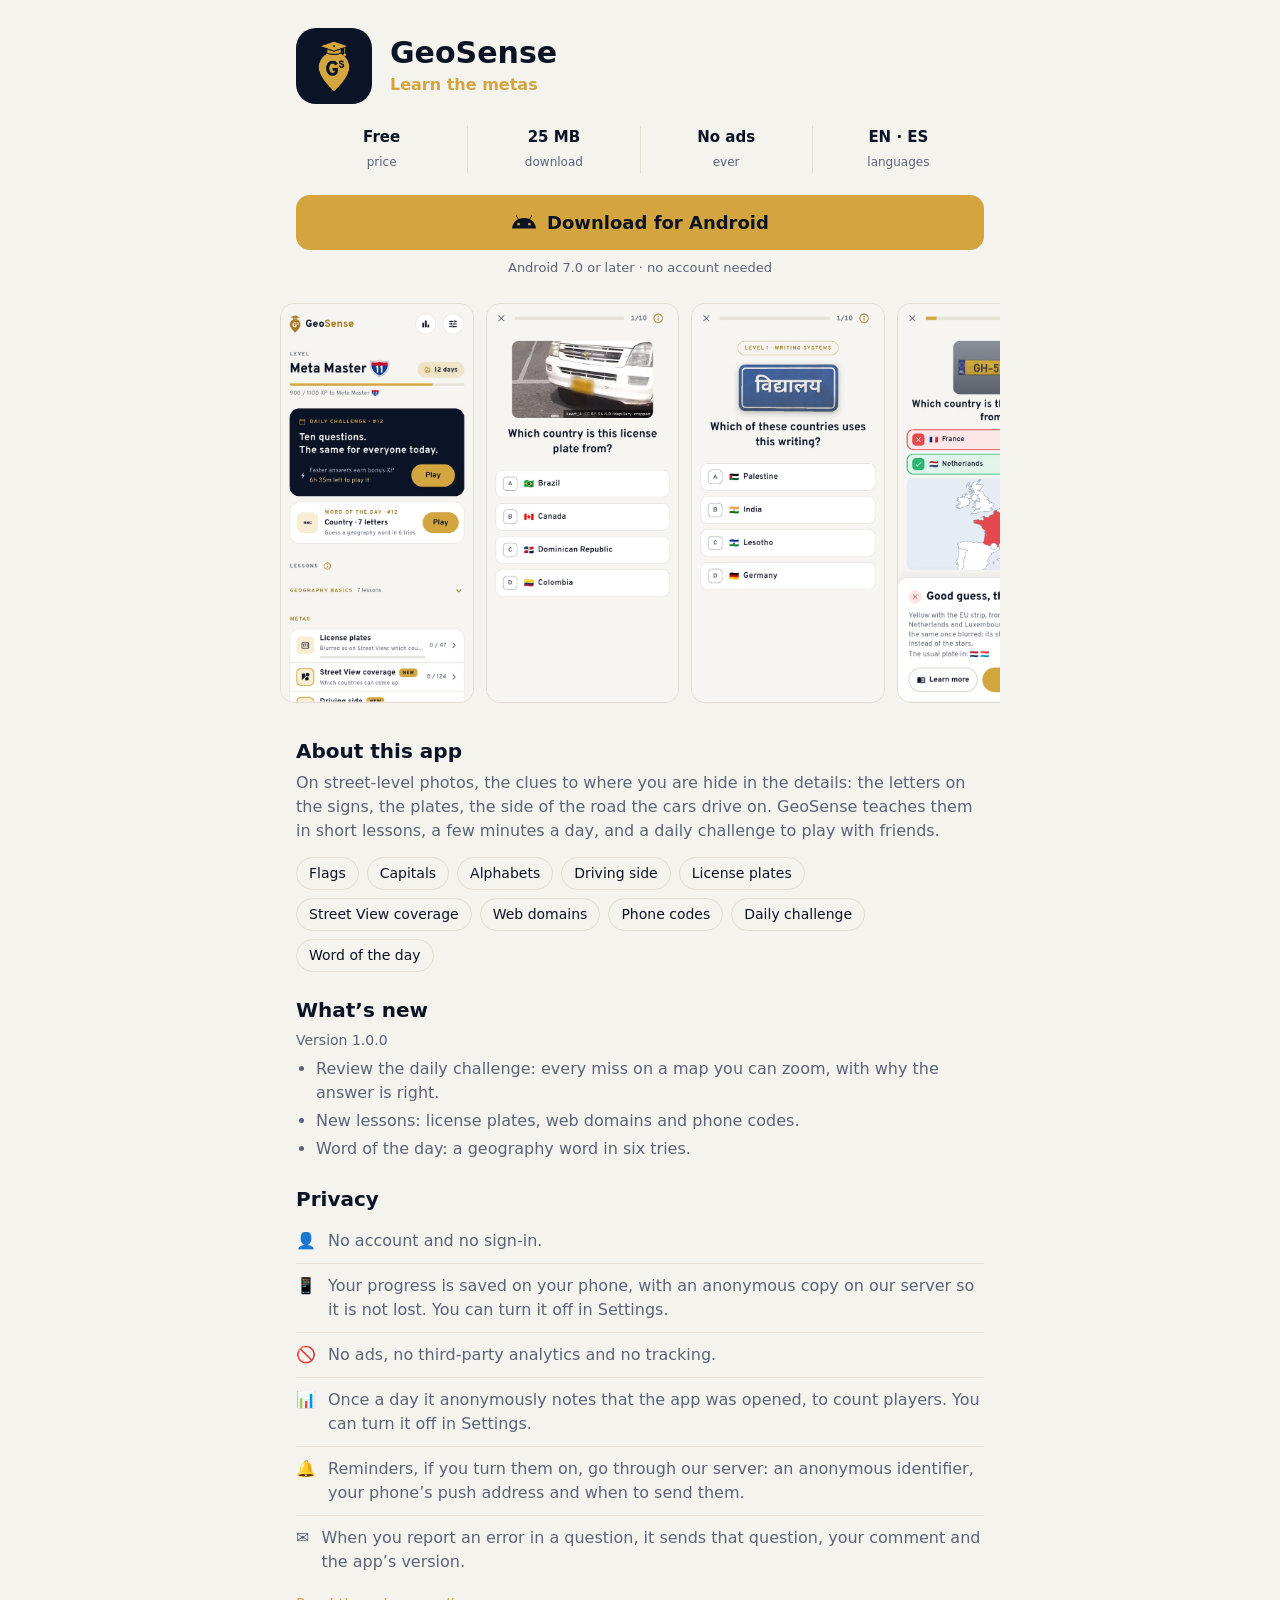
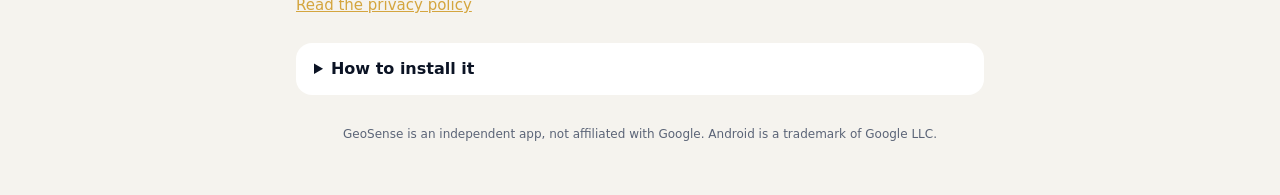
==== commit fa4edd25: "Describe the progress backup and transfer code in the privacy policy Co-Authored-By: Claude Opus 5.5" ====
--- a/index.html
+++ b/index.html
@@ -77,7 +77,7 @@
     <h3 data-es="Privacidad">Privacy</h3>
     <ul class="privacy">
       <li><span aria-hidden="true">👤</span><span data-es="Sin cuenta y sin registro.">No account and no sign-in.</span></li>
-      <li><span aria-hidden="true">📱</span><span data-es="Tu progreso se guarda solo en tu móvil.">Your progress is saved only on your phone.</span></li>
+      <li><span aria-hidden="true">📱</span><span data-es="Tu progreso se guarda en tu móvil, con una copia anónima en nuestro servidor para que no se pierda. Puedes desactivarla en Ajustes.">Your progress is saved on your phone, with an anonymous copy on our server so it is not lost. You can turn it off in Settings.</span></li>
       <li><span aria-hidden="true">🚫</span><span data-es="Sin anuncios, sin analíticas de terceros y sin rastreo.">No ads, no third-party analytics and no tracking.</span></li>
       <li><span aria-hidden="true">📊</span><span data-es="Una vez al día anota de forma anónima que se abrió la app, para contar jugadores. Puedes desactivarlo en Ajustes.">Once a day it anonymously notes that the app was opened, to count players. You can turn it off in Settings.</span></li>
       <li><span aria-hidden="true">🔔</span><span data-es="Los recordatorios, si los activas, pasan por nuestro servidor: un identificador anónimo, la dirección push de tu móvil y cuándo enviarlos.">Reminders, if you turn them on, go through our server: an anonymous identifier, your phone’s push address and when to send them.</span></li>
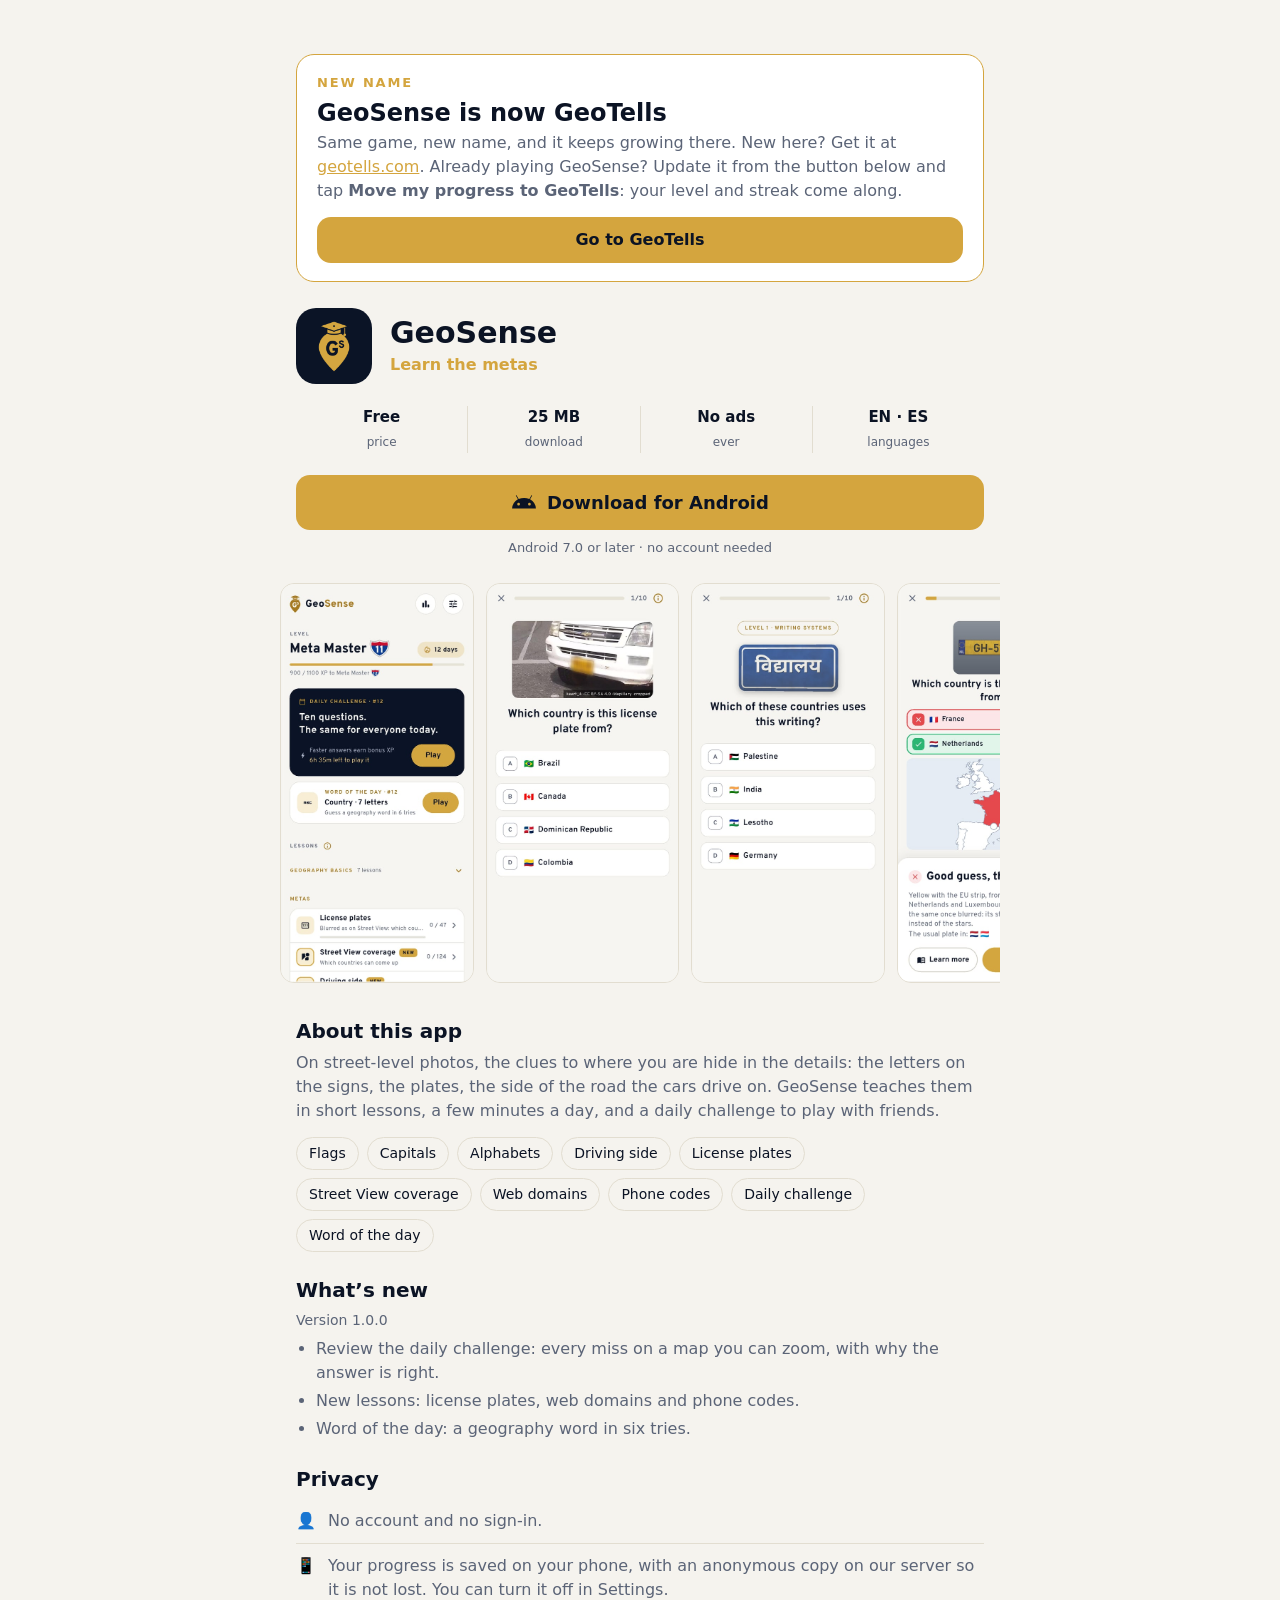
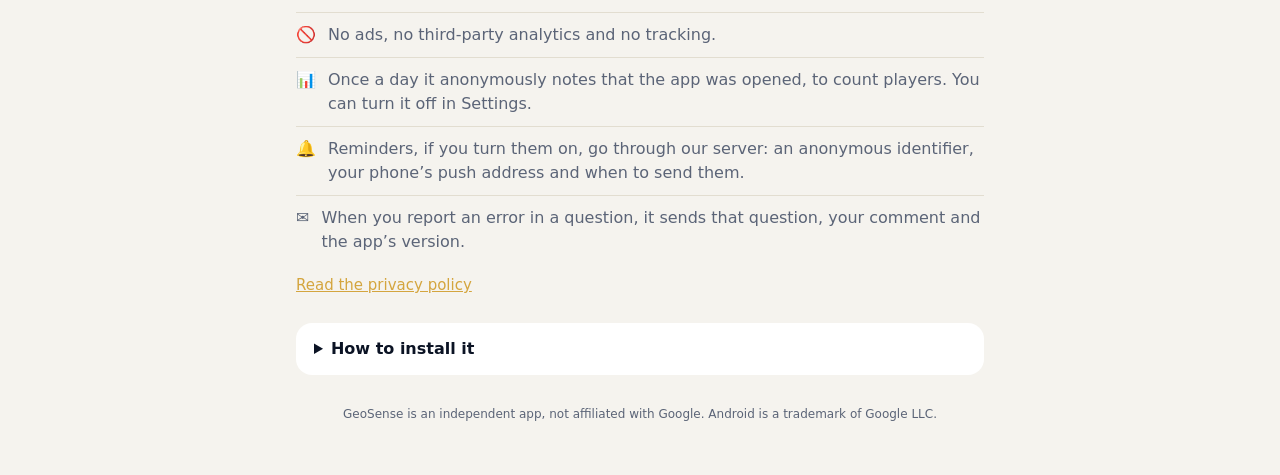
==== commit a47ab50e: "GeoSense is now GeoTells: the move on every page; Faro moves to geotells.com Co-Authored-By: Claude " ====
--- a/index.html
+++ b/index.html
@@ -9,7 +9,7 @@
 <meta property="og:title" content="GeoSense: Learn the Metas">
 <meta property="og:description" content="Learn the clues that tell where a photo was taken, a few minutes a day.">
 <!-- Small and square: WhatsApp shows it as a thumbnail beside the text, not a big banner. -->
-<meta property="og:image" content="https://geosenselearnthemetas-arch.github.io/share.png">
+<meta property="og:image" content="https://playgeosense.com/share.png">
 <meta property="og:image:width" content="192">
 <meta property="og:image:height" content="192">
 <meta name="theme-color" content="#0b1324">
@@ -18,6 +18,14 @@
 </head>
 <body>
 <main>
+  <!-- The move: new players go to GeoTells; GeoSense's own get the last
+       GeoSense (1.7) below, which moves their progress with one tap. -->
+  <section class="invite moved">
+    <p class="eyebrow" data-es="Nuevo nombre">New name</p>
+    <h2 data-es="GeoSense ahora es GeoTells">GeoSense is now GeoTells</h2>
+    <p data-es="El mismo juego, con otro nombre, y ahí sigue creciendo. ¿Eres nuevo? Descárgalo en &lt;a href=&quot;https://geotells.com&quot;&gt;geotells.com&lt;/a&gt;. ¿Ya juegas a GeoSense? Actualízala con el botón de abajo y pulsa &lt;b&gt;Pasar mi progreso a GeoTells&lt;/b&gt;: tu nivel y tu racha se vienen contigo.">Same game, new name, and it keeps growing there. New here? Get it at <a href="https://geotells.com">geotells.com</a>. Already playing GeoSense? Update it from the button below and tap <b>Move my progress to GeoTells</b>: your level and streak come along.</p>
+    <a class="install" href="https://geotells.com"><span data-es="Ir a GeoTells">Go to GeoTells</span></a>
+  </section>
   <header class="app">
     <img class="logo" src="icon.png" alt="" width="76" height="76">
     <div>
--- a/style.css
+++ b/style.css
@@ -151,3 +151,7 @@
 .policy section p { margin-bottom: 10px; }
 .policy .list { margin-bottom: 10px; }
 .back { text-decoration: none; font-weight: 700; }
+
+/* The move to GeoTells, on top of every page. */
+.moved .install { margin-top: 14px; font-size: 16px; padding: 11px; }
+.moved p a { color: var(--gold); }
